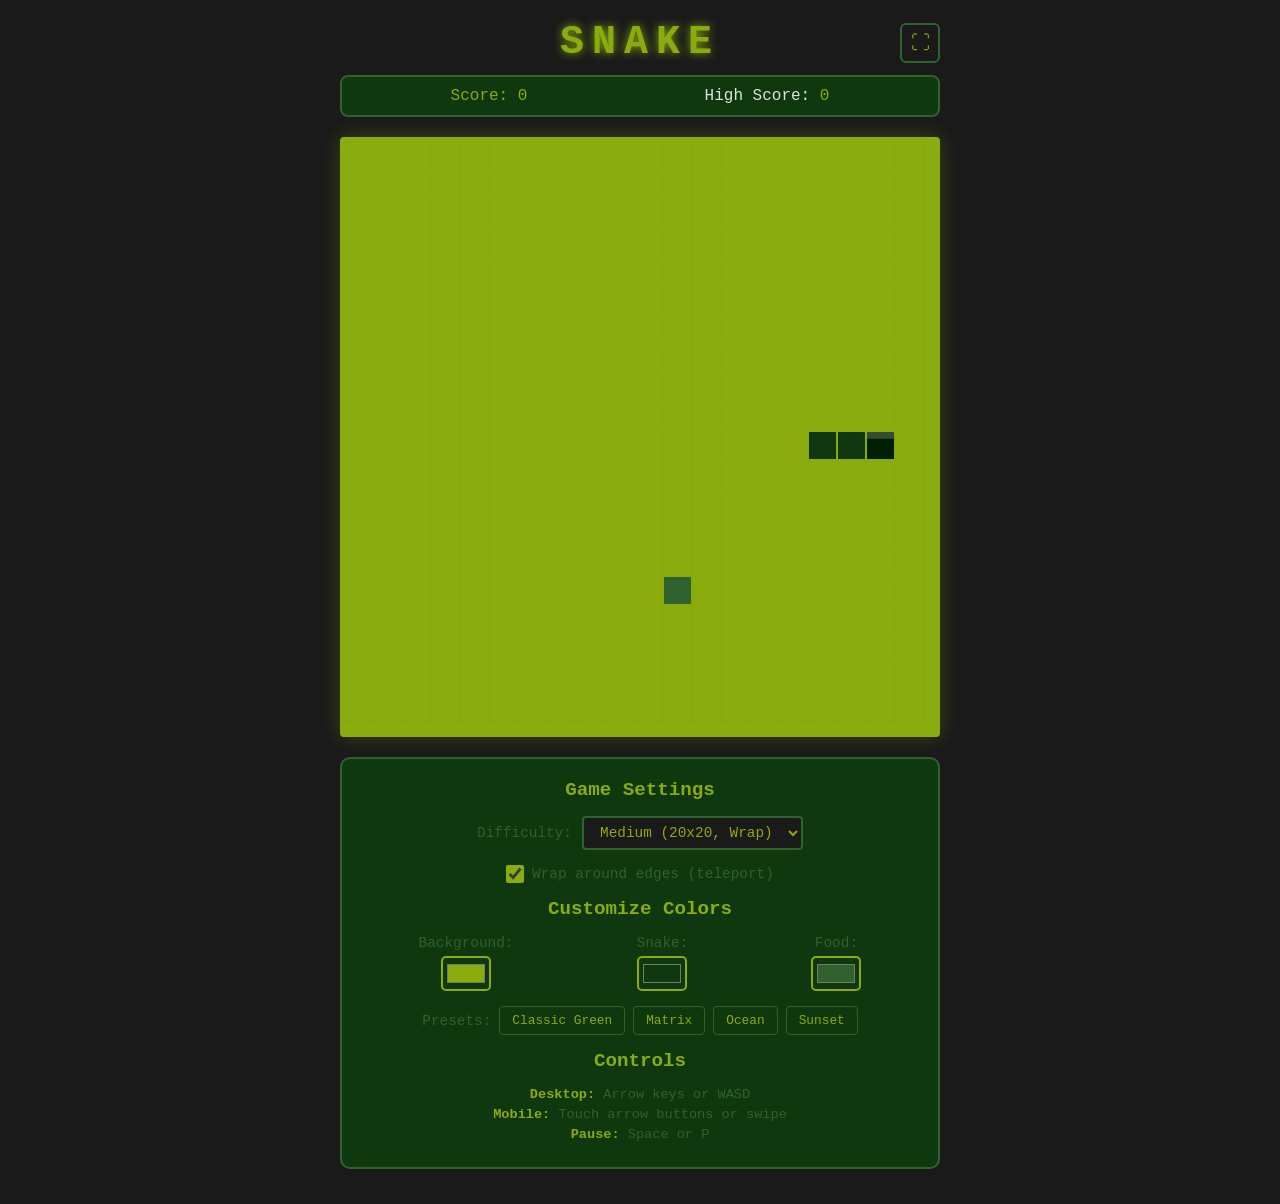
==== index.html @ 21deb0e3 "Add files via upload" ====
<!DOCTYPE html>
<html lang="en">
<head>
    <meta charset="UTF-8">
    <meta name="viewport" content="width=device-width, initial-scale=1.0, maximum-scale=1.0, user-scalable=no">
    <title>Snake Game - Nokia Classic</title>
    <meta name="theme-color" content="#8bac0f">
    <meta name="description" content="Classic Nokia-style Snake game with customizable colors, difficulty levels, and wrap mode">
    <link rel="manifest" href="manifest.json">
    <link rel="apple-touch-icon" href="icons/icon-192x192.png">
    <link rel="stylesheet" href="styles.css">
</head>
<body>
    <div class="container">
        <div class="header">
            <div class="header-top">
                <h1>SNAKE</h1>
                <button id="fullscreenBtn" class="fullscreen-btn">
                    <span class="fullscreen-icon">⛶</span>
                </button>
            </div>
            <div class="score-display">
                <span>Score: <span id="score">0</span></span>
                <span>High Score: <span id="highScore">0</span></span>
            </div>
        </div>

        <div class="game-area">
            <canvas id="gameCanvas" width="600" height="600"></canvas>

            <div id="gameOver" class="game-over hidden">
                <h2>GAME OVER</h2>
                <p>Final Score: <span id="finalScore">0</span></p>
                <button id="restartBtn">PLAY AGAIN</button>
            </div>
        </div>

        <div class="controls-panel">
            <h3>Game Settings</h3>

            <div class="difficulty-section">
                <label>Difficulty:</label>
                <select id="difficulty">
                    <option value="easy">Easy (15x15, Wrap)</option>
                    <option value="medium" selected>Medium (20x20, Wrap)</option>
                    <option value="hard">Hard (10x10, Wall)</option>
                </select>
            </div>

            <div class="boundary-section">
                <label class="toggle-label">
                    <input type="checkbox" id="wrapToggle" checked>
                    <span>Wrap around edges (teleport)</span>
                </label>
            </div>

            <h3>Customize Colors</h3>
            <div class="color-controls">
                <label>
                    Background:
                    <input type="color" id="bgColorPicker" value="#8bac0f">
                </label>
                <label>
                    Snake:
                    <input type="color" id="snakeColorPicker" value="#0f380f">
                </label>
                <label>
                    Food:
                    <input type="color" id="foodColorPicker" value="#306230">
                </label>
            </div>

            <div class="preset-colors">
                <span class="preset-label">Presets:</span>
                <button class="preset-btn" data-bg="#8bac0f" data-snake="#0f380f" data-food="#306230">Classic Green</button>
                <button class="preset-btn" data-bg="#000000" data-snake="#00ff00" data-food="#ff0000">Matrix</button>
                <button class="preset-btn" data-bg="#1a1a2e" data-snake="#00d4ff" data-food="#ff6b6b">Ocean</button>
                <button class="preset-btn" data-bg="#2d2d2d" data-snake="#ffd93d" data-food="#ff6b6b">Sunset</button>
            </div>

            <div class="instructions">
                <h3>Controls</h3>
                <p><strong>Desktop:</strong> Arrow keys or WASD</p>
                <p><strong>Mobile:</strong> Touch arrow buttons or swipe</p>
                <p><strong>Pause:</strong> Space or P</p>
            </div>
        </div>

        <div class="mobile-controls" id="mobileControls">
            <button class="arrow-btn" data-direction="up">▲</button>
            <div class="horizontal-btns">
                <button class="arrow-btn" data-direction="left">◀</button>
                <button class="arrow-btn" data-direction="down">▼</button>
                <button class="arrow-btn" data-direction="right">▶</button>
            </div>
        </div>
    </div>

    <script>
        // Register Service Worker for PWA
        if ('serviceWorker' in navigator) {
            window.addEventListener('load', () => {
                navigator.serviceWorker.register('./sw.js')
                    .then((registration) => {
                        console.log('[Service Worker] Registered:', registration.scope);
                    })
                    .catch((error) => {
                        console.log('[Service Worker] Registration failed:', error);
                    });
            });
        }
    </script>

    <script src="game.js"></script>
</body>
</html>
---- styles.css ----
* {
    margin: 0;
    padding: 0;
    box-sizing: border-box;
}

body {
    font-family: 'Courier New', monospace;
    background-color: #1a1a1a;
    color: #e0e0e0;
    display: flex;
    justify-content: center;
    align-items: center;
    min-height: 100vh;
    padding: 20px;
    user-select: none;
    -webkit-user-select: none;
    margin: 0;
}

.container {
    max-width: 600px;
    width: 100%;
}

.header {
    margin-bottom: 20px;
}

.header-top {
    display: flex;
    justify-content: center;
    align-items: center;
    gap: 15px;
    margin-bottom: 10px;
    position: relative;
}

.header h1 {
    font-size: 2.5rem;
    color: #8bac0f;
    letter-spacing: 8px;
    text-shadow: 0 0 10px #8bac0f;
    margin: 0;
}

.fullscreen-btn {
    position: absolute;
    right: 0;
    background: transparent;
    border: 2px solid #306230;
    color: #8bac0f;
    width: 40px;
    height: 40px;
    border-radius: 6px;
    cursor: pointer;
    font-size: 1.2rem;
    transition: all 0.2s;
    display: flex;
    justify-content: center;
    align-items: center;
    line-height: 1;
}

.fullscreen-btn:hover {
    background: rgba(139, 172, 15, 0.2);
    border-color: #8bac0f;
    transform: scale(1.1);
}

.fullscreen-btn:active {
    transform: scale(0.95);
}

.score-display {
    display: flex;
    justify-content: space-around;
    background: #0f380f;
    padding: 10px 20px;
    border-radius: 8px;
    border: 2px solid #306230;
    font-size: 1rem;
}

.score-display span:first-child {
    color: #8bac0f;
}

.game-area {
    position: relative;
    display: flex;
    justify-content: center;
    margin-bottom: 20px;
}

#gameCanvas {
    border: 4px solid #8bac0f;
    border-radius: 4px;
    background-color: #8bac0f;
    box-shadow: 0 0 20px rgba(139, 172, 15, 0.3);
    display: block;
    width: 600px;
    height: 600px;
}

.game-over {
    position: absolute;
    top: 50%;
    left: 50%;
    transform: translate(-50%, -50%);
    background: rgba(15, 56, 15, 0.95);
    padding: 30px 40px;
    border-radius: 10px;
    border: 3px solid #8bac0f;
    text-align: center;
    z-index: 10;
}

.game-over.hidden {
    display: none;
}

.game-over h2 {
    color: #8bac0f;
    font-size: 1.8rem;
    margin-bottom: 15px;
}

.game-over p {
    font-size: 1.2rem;
    margin-bottom: 20px;
    color: #306230;
}

#restartBtn {
    background: #8bac0f;
    color: #0f380f;
    border: none;
    padding: 12px 24px;
    font-size: 1rem;
    font-family: 'Courier New', monospace;
    font-weight: bold;
    cursor: pointer;
    border-radius: 5px;
    transition: all 0.2s;
}

#restartBtn:hover {
    background: #9bc71f;
    transform: scale(1.05);
}

#restartBtn:active {
    transform: scale(0.95);
}

.controls-panel {
    background: #0f380f;
    padding: 20px;
    border-radius: 10px;
    border: 2px solid #306230;
    margin-bottom: 15px;
}

.controls-panel h3 {
    color: #8bac0f;
    margin-bottom: 15px;
    text-align: center;
    font-size: 1.2rem;
}

.difficulty-section,
.boundary-section {
    display: flex;
    justify-content: center;
    align-items: center;
    gap: 10px;
    margin-bottom: 15px;
    flex-wrap: wrap;
}

.difficulty-section label {
    color: #306230;
    font-size: 0.9rem;
}

.difficulty-section select {
    background: #1a1a1a;
    color: #8bac0f;
    border: 2px solid #306230;
    padding: 6px 12px;
    font-family: 'Courier New', monospace;
    font-size: 0.9rem;
    border-radius: 4px;
    cursor: pointer;
}

.difficulty-section select:focus {
    outline: none;
    border-color: #8bac0f;
}

.toggle-label {
    display: flex !important;
    flex-direction: row !important;
    align-items: center;
    gap: 8px;
    cursor: pointer;
    color: #306230;
    font-size: 0.9rem;
}

.toggle-label input[type="checkbox"] {
    width: 18px;
    height: 18px;
    cursor: pointer;
    accent-color: #8bac0f;
}

.color-controls {
    display: flex;
    justify-content: space-around;
    flex-wrap: wrap;
    gap: 10px;
    margin-bottom: 15px;
}

.color-controls label {
    display: flex;
    flex-direction: column;
    align-items: center;
    gap: 5px;
    font-size: 0.9rem;
    color: #306230;
}

.color-controls input[type="color"] {
    width: 50px;
    height: 35px;
    border: 2px solid #8bac0f;
    border-radius: 5px;
    cursor: pointer;
    background: transparent;
    padding: 2px;
}

.preset-colors {
    display: flex;
    flex-wrap: wrap;
    gap: 8px;
    justify-content: center;
    align-items: center;
    margin-bottom: 15px;
}

.preset-label {
    color: #306230;
    font-size: 0.9rem;
}

.preset-btn {
    background: transparent;
    color: #8bac0f;
    border: 1px solid #306230;
    padding: 6px 12px;
    font-size: 0.8rem;
    font-family: 'Courier New', monospace;
    cursor: pointer;
    border-radius: 4px;
    transition: all 0.2s;
}

.preset-btn:hover {
    background: rgba(139, 172, 15, 0.2);
    border-color: #8bac0f;
}

.instructions {
    text-align: center;
    font-size: 0.85rem;
    color: #306230;
}

.instructions p {
    margin: 5px 0;
}

.instructions strong {
    color: #8bac0f;
}

.mobile-controls {
    display: none;
    flex-direction: column;
    align-items: center;
    gap: 5px;
    margin-top: 15px;
}

.horizontal-btns {
    display: flex;
    gap: 5px;
}

.arrow-btn {
    width: 60px;
    height: 50px;
    font-size: 1.5rem;
    background: #0f380f;
    color: #8bac0f;
    border: 2px solid #306230;
    border-radius: 8px;
    cursor: pointer;
    display: flex;
    justify-content: center;
    align-items: center;
    transition: all 0.1s;
}

.arrow-btn:active {
    background: #8bac0f;
    color: #0f380f;
    transform: scale(0.95);
}

@media (max-width: 500px) {
    .mobile-controls {
        display: flex;
    }

    #gameCanvas {
        width: 90vmin;
        height: 90vmin;
    }

    .header h1 {
        font-size: 1.8rem;
        letter-spacing: 4px;
    }

    .color-controls {
        justify-content: center;
    }

    .preset-colors {
        gap: 5px;
    }

    .preset-btn {
        padding: 5px 8px;
        font-size: 0.7rem;
    }
}

@media (hover: none) and (pointer: coarse) {
    .mobile-controls {
        display: flex;
    }
}

/* Fullscreen styles */
:fullscreen .container {
    max-width: 100%;
    display: flex;
    flex-direction: column;
    justify-content: center;
    align-items: center;
    height: 100vh;
    padding: 10px;
}

:fullscreen .header {
    width: 100%;
    max-width: 800px;
}

:fullscreen .header-top {
    width: 100%;
}

:fullscreen .header h1 {
    font-size: 3rem;
}

:fullscreen .game-area {
    flex: 1;
    display: flex;
    justify-content: center;
    align-items: center;
    width: 100%;
    max-height: calc(100vh - 200px);
}

:fullscreen #gameCanvas {
    max-width: 95vmin;
    max-height: 95vmin;
    width: 100%;
    height: auto;
    aspect-ratio: 1 / 1;
}

:fullscreen .controls-panel {
    max-width: 800px;
    width: 100%;
    max-height: 30vh;
    overflow-y: auto;
}

:fullscreen .mobile-controls {
    width: 100%;
    max-width: 300px;
}

/* Older vendor prefixes for broader compatibility */
:-webkit-full-screen .container {
    max-width: 100%;
    display: flex;
    flex-direction: column;
    justify-content: center;
    align-items: center;
    height: 100vh;
    padding: 10px;
}

:-webkit-full-screen .header {
    width: 100%;
    max-width: 800px;
}

:-webkit-full-screen .header-top {
    width: 100%;
}

:-webkit-full-screen .header h1 {
    font-size: 3rem;
}

:-webkit-full-screen .game-area {
    flex: 1;
    display: flex;
    justify-content: center;
    align-items: center;
    width: 100%;
    max-height: calc(100vh - 200px);
}

:-webkit-full-screen #gameCanvas {
    max-width: 95vmin;
    max-height: 95vmin;
    width: 100%;
    height: auto;
    aspect-ratio: 1 / 1;
}

:-webkit-full-screen .controls-panel {
    max-width: 800px;
    width: 100%;
    max-height: 30vh;
    overflow-y: auto;
}

:-webkit-full-screen .mobile-controls {
    width: 100%;
    max-width: 300px;
}
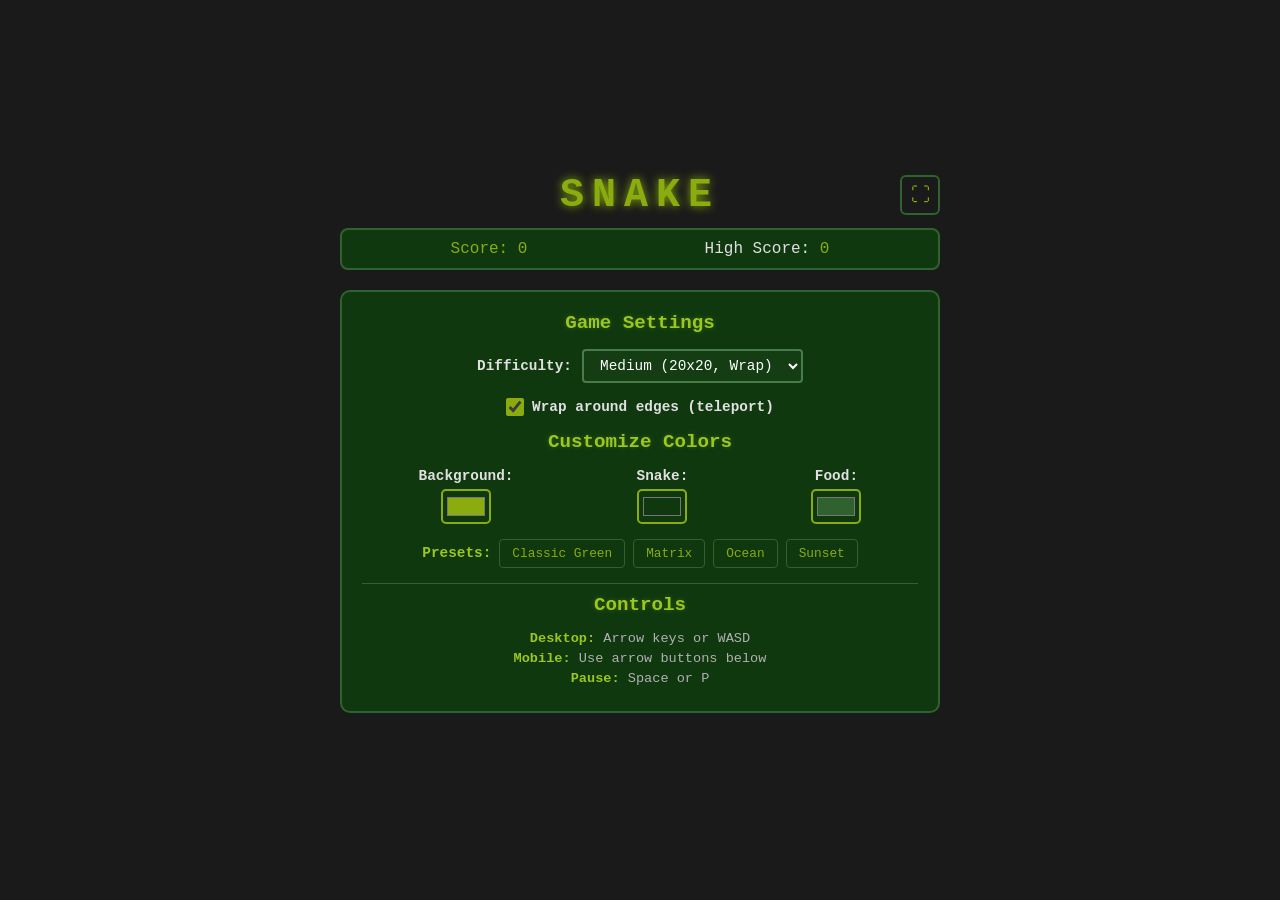
==== commit fcf76ca4: "Add files via upload" ====
--- a/index.html
+++ b/index.html
@@ -22,16 +22,6 @@
             <div class="score-display">
                 <span>Score: <span id="score">0</span></span>
                 <span>High Score: <span id="highScore">0</span></span>
-            </div>
-        </div>
-
-        <div class="game-area">
-            <canvas id="gameCanvas" width="600" height="600"></canvas>
-
-            <div id="gameOver" class="game-over hidden">
-                <h2>GAME OVER</h2>
-                <p>Final Score: <span id="finalScore">0</span></p>
-                <button id="restartBtn">PLAY AGAIN</button>
             </div>
         </div>
 
@@ -81,7 +71,7 @@
             <div class="instructions">
                 <h3>Controls</h3>
                 <p><strong>Desktop:</strong> Arrow keys or WASD</p>
-                <p><strong>Mobile:</strong> Touch arrow buttons or swipe</p>
+                <p><strong>Mobile:</strong> Use arrow buttons below</p>
                 <p><strong>Pause:</strong> Space or P</p>
             </div>
         </div>
--- a/styles.css
+++ b/styles.css
@@ -16,6 +16,8 @@
     user-select: none;
     -webkit-user-select: none;
     margin: 0;
+    overscroll-behavior: none; /* Prevent rubber-band scrolling */
+    -webkit-overscroll-behavior: none;
 }
 
 .container {
@@ -101,6 +103,9 @@
     display: block;
     width: 600px;
     height: 600px;
+    touch-action: none; /* Prevent scrolling/zooming on touch */
+    -webkit-user-select: none;
+    user-select: none;
 }
 
 .game-over {
@@ -129,7 +134,7 @@
 .game-over p {
     font-size: 1.2rem;
     margin-bottom: 20px;
-    color: #306230;
+    color: #e0e0e0;
 }
 
 #restartBtn {
@@ -163,10 +168,11 @@
 }
 
 .controls-panel h3 {
-    color: #8bac0f;
+    color: #9bc71f;
     margin-bottom: 15px;
     text-align: center;
     font-size: 1.2rem;
+    text-shadow: 0 0 5px rgba(155, 199, 31, 0.3);
 }
 
 .difficulty-section,
@@ -180,14 +186,15 @@
 }
 
 .difficulty-section label {
-    color: #306230;
+    color: #e0e0e0;
     font-size: 0.9rem;
+    font-weight: bold;
 }
 
 .difficulty-section select {
-    background: #1a1a1a;
-    color: #8bac0f;
-    border: 2px solid #306230;
+    background: #143d14;
+    color: #ffffff;
+    border: 2px solid #4a7c4a;
     padding: 6px 12px;
     font-family: 'Courier New', monospace;
     font-size: 0.9rem;
@@ -197,7 +204,12 @@
 
 .difficulty-section select:focus {
     outline: none;
-    border-color: #8bac0f;
+    border-color: #9bc71f;
+}
+
+.difficulty-section select option {
+    background: #0f380f;
+    color: #e0e0e0;
 }
 
 .toggle-label {
@@ -206,8 +218,9 @@
     align-items: center;
     gap: 8px;
     cursor: pointer;
-    color: #306230;
+    color: #e0e0e0;
     font-size: 0.9rem;
+    font-weight: bold;
 }
 
 .toggle-label input[type="checkbox"] {
@@ -231,7 +244,8 @@
     align-items: center;
     gap: 5px;
     font-size: 0.9rem;
-    color: #306230;
+    color: #e0e0e0;
+    font-weight: bold;
 }
 
 .color-controls input[type="color"] {
@@ -254,8 +268,9 @@
 }
 
 .preset-label {
-    color: #306230;
+    color: #9bc71f;
     font-size: 0.9rem;
+    font-weight: bold;
 }
 
 .preset-btn {
@@ -278,7 +293,10 @@
 .instructions {
     text-align: center;
     font-size: 0.85rem;
-    color: #306230;
+    color: #b0b0b0;
+    margin-top: 10px;
+    padding-top: 10px;
+    border-top: 1px solid #306230;
 }
 
 .instructions p {
@@ -286,41 +304,55 @@
 }
 
 .instructions strong {
-    color: #8bac0f;
+    color: #9bc71f;
+    font-weight: bold;
 }
 
 .mobile-controls {
     display: none;
     flex-direction: column;
     align-items: center;
-    gap: 5px;
+    gap: 8px;
     margin-top: 15px;
+    padding: 10px;
+    background: rgba(15, 56, 15, 0.5);
+    border-radius: 12px;
+    width: 100%;
 }
 
 .horizontal-btns {
     display: flex;
-    gap: 5px;
+    gap: 10px;
 }
 
 .arrow-btn {
-    width: 60px;
-    height: 50px;
-    font-size: 1.5rem;
-    background: #0f380f;
-    color: #8bac0f;
-    border: 2px solid #306230;
-    border-radius: 8px;
+    width: 70px;
+    height: 60px;
+    font-size: 1.8rem;
+    background: linear-gradient(145deg, #143d14, #0a2610);
+    color: #9bc71f;
+    border: 3px solid #4a7c4a;
+    border-radius: 12px;
     cursor: pointer;
     display: flex;
     justify-content: center;
     align-items: center;
     transition: all 0.1s;
+    box-shadow: 0 4px 6px rgba(0, 0, 0, 0.3);
+    -webkit-tap-highlight-color: transparent;
+    touch-action: manipulation;
+}
+
+.arrow-btn:hover {
+    background: linear-gradient(145deg, #1a4d1a, #0f3815);
+    border-color: #9bc71f;
 }
 
 .arrow-btn:active {
-    background: #8bac0f;
+    transform: scale(0.90);
+    background: #9bc71f;
     color: #0f380f;
-    transform: scale(0.95);
+    box-shadow: 0 2px 4px rgba(0, 0, 0, 0.2);
 }
 
 @media (max-width: 500px) {
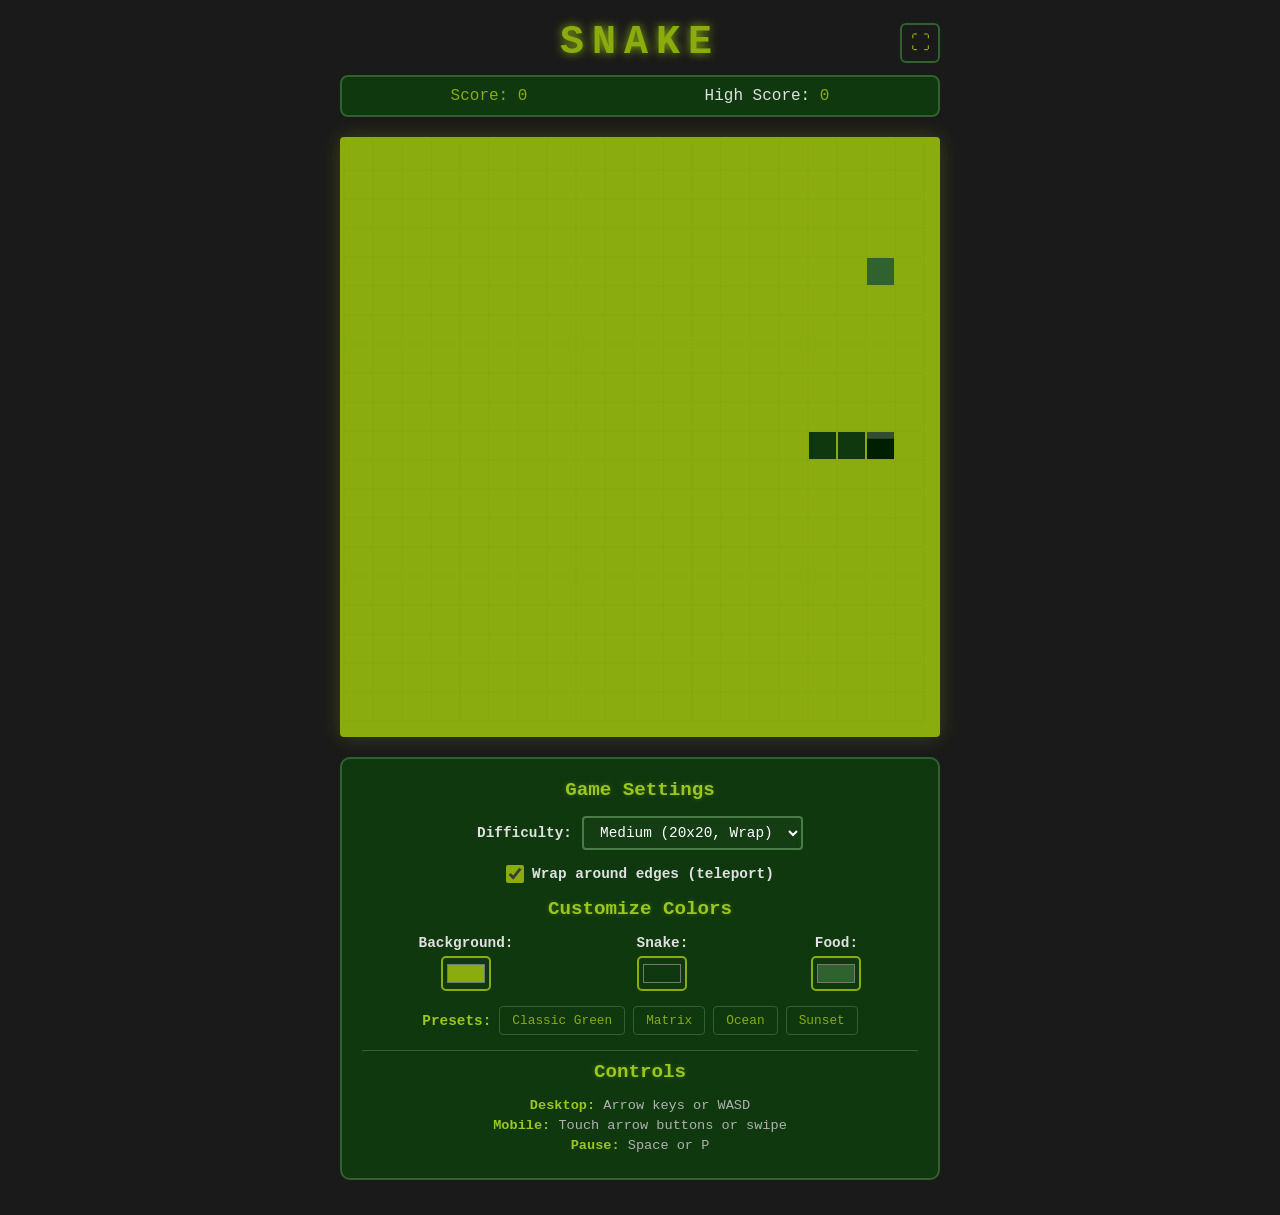
==== commit 8ca853ec: "Add files via upload" ====
--- a/index.html
+++ b/index.html
@@ -22,6 +22,16 @@
             <div class="score-display">
                 <span>Score: <span id="score">0</span></span>
                 <span>High Score: <span id="highScore">0</span></span>
+            </div>
+        </div>
+
+        <div class="game-area">
+            <canvas id="gameCanvas" width="600" height="600"></canvas>
+
+            <div id="gameOver" class="game-over hidden">
+                <h2>GAME OVER</h2>
+                <p>Final Score: <span id="finalScore">0</span></p>
+                <button id="restartBtn">PLAY AGAIN</button>
             </div>
         </div>
 
@@ -71,7 +81,7 @@
             <div class="instructions">
                 <h3>Controls</h3>
                 <p><strong>Desktop:</strong> Arrow keys or WASD</p>
-                <p><strong>Mobile:</strong> Use arrow buttons below</p>
+                <p><strong>Mobile:</strong> Touch arrow buttons or swipe</p>
                 <p><strong>Pause:</strong> Space or P</p>
             </div>
         </div>
--- a/styles.css
+++ b/styles.css
@@ -16,8 +16,6 @@
     user-select: none;
     -webkit-user-select: none;
     margin: 0;
-    overscroll-behavior: none; /* Prevent rubber-band scrolling */
-    -webkit-overscroll-behavior: none;
 }
 
 .container {
@@ -103,9 +101,6 @@
     display: block;
     width: 600px;
     height: 600px;
-    touch-action: none; /* Prevent scrolling/zooming on touch */
-    -webkit-user-select: none;
-    user-select: none;
 }
 
 .game-over {
@@ -312,47 +307,34 @@
     display: none;
     flex-direction: column;
     align-items: center;
-    gap: 8px;
+    gap: 5px;
     margin-top: 15px;
-    padding: 10px;
-    background: rgba(15, 56, 15, 0.5);
-    border-radius: 12px;
-    width: 100%;
 }
 
 .horizontal-btns {
     display: flex;
-    gap: 10px;
+    gap: 5px;
 }
 
 .arrow-btn {
-    width: 70px;
-    height: 60px;
-    font-size: 1.8rem;
-    background: linear-gradient(145deg, #143d14, #0a2610);
-    color: #9bc71f;
-    border: 3px solid #4a7c4a;
-    border-radius: 12px;
+    width: 60px;
+    height: 50px;
+    font-size: 1.5rem;
+    background: #0f380f;
+    color: #8bac0f;
+    border: 2px solid #306230;
+    border-radius: 8px;
     cursor: pointer;
     display: flex;
     justify-content: center;
     align-items: center;
     transition: all 0.1s;
-    box-shadow: 0 4px 6px rgba(0, 0, 0, 0.3);
-    -webkit-tap-highlight-color: transparent;
-    touch-action: manipulation;
-}
-
-.arrow-btn:hover {
-    background: linear-gradient(145deg, #1a4d1a, #0f3815);
-    border-color: #9bc71f;
 }
 
 .arrow-btn:active {
-    transform: scale(0.90);
-    background: #9bc71f;
+    background: #8bac0f;
     color: #0f380f;
-    box-shadow: 0 2px 4px rgba(0, 0, 0, 0.2);
+    transform: scale(0.95);
 }
 
 @media (max-width: 500px) {
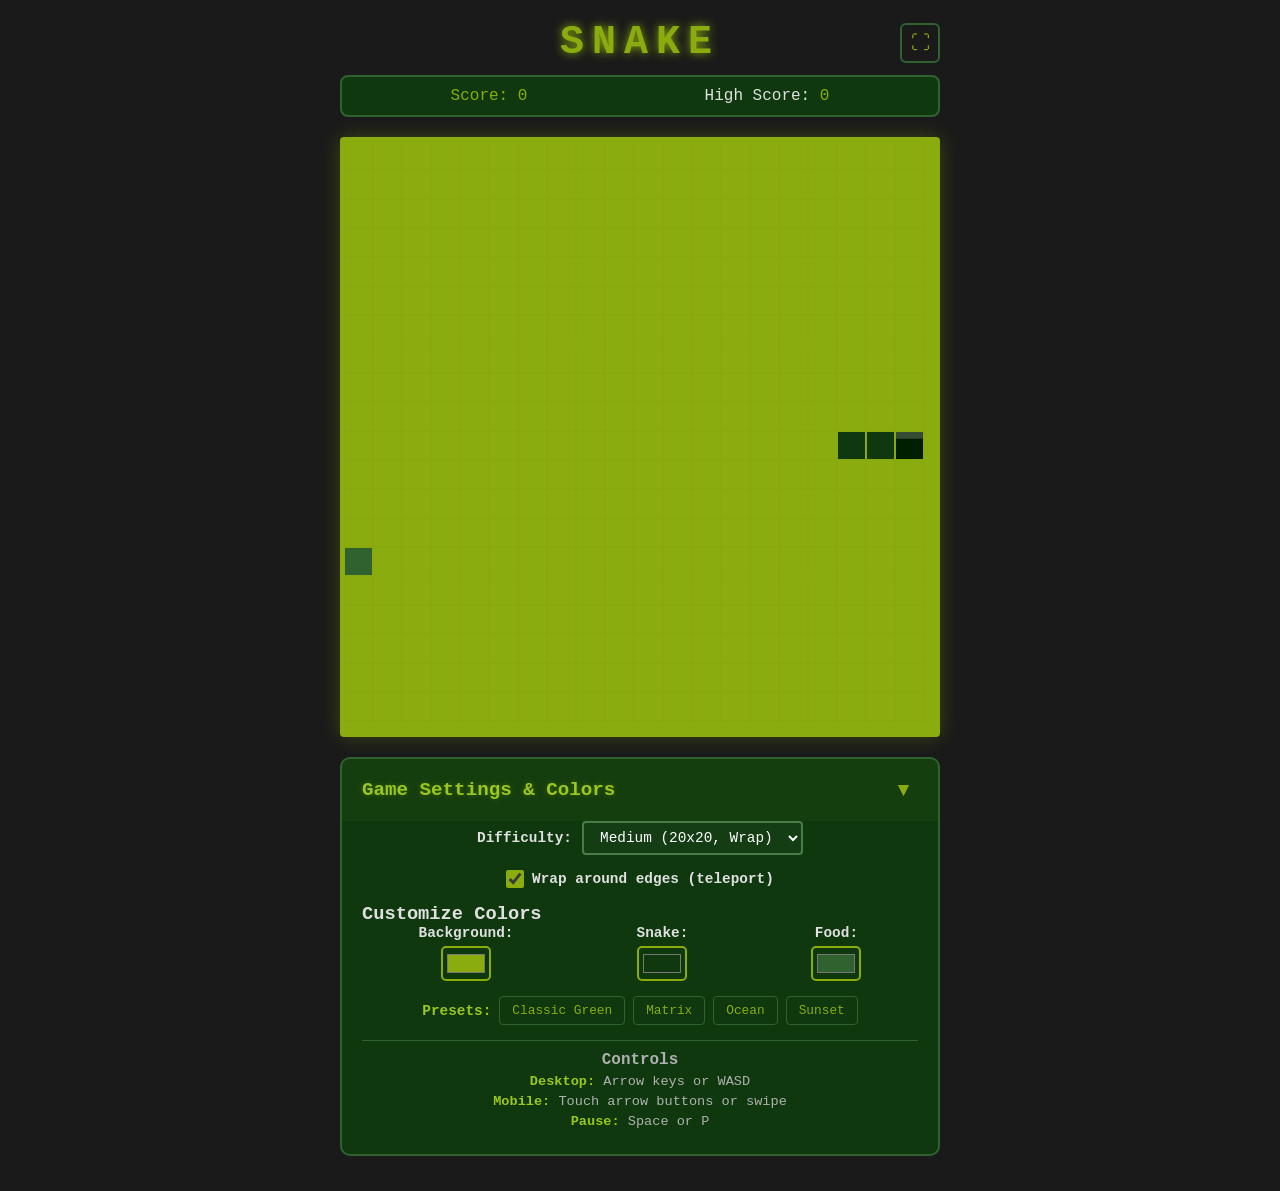
==== commit 604ae199: "Add files via upload" ====
--- a/index.html
+++ b/index.html
@@ -36,53 +36,57 @@
         </div>
 
         <div class="controls-panel">
-            <h3>Game Settings</h3>
+            <div class="panel-header" id="panelHeader">
+                <h3>Game Settings & Colors</h3>
+                <button class="collapse-btn" id="collapseBtn">▼</button>
+            </div>
+            <div class="panel-content" id="panelContent">
+                <div class="difficulty-section">
+                    <label>Difficulty:</label>
+                    <select id="difficulty">
+                        <option value="easy">Easy (15x15, Wrap)</option>
+                        <option value="medium" selected>Medium (20x20, Wrap)</option>
+                        <option value="hard">Hard (10x10, Wall)</option>
+                    </select>
+                </div>
 
-            <div class="difficulty-section">
-                <label>Difficulty:</label>
-                <select id="difficulty">
-                    <option value="easy">Easy (15x15, Wrap)</option>
-                    <option value="medium" selected>Medium (20x20, Wrap)</option>
-                    <option value="hard">Hard (10x10, Wall)</option>
-                </select>
-            </div>
+                <div class="boundary-section">
+                    <label class="toggle-label">
+                        <input type="checkbox" id="wrapToggle" checked>
+                        <span>Wrap around edges (teleport)</span>
+                    </label>
+                </div>
 
-            <div class="boundary-section">
-                <label class="toggle-label">
-                    <input type="checkbox" id="wrapToggle" checked>
-                    <span>Wrap around edges (teleport)</span>
-                </label>
-            </div>
+                <h3>Customize Colors</h3>
+                <div class="color-controls">
+                    <label>
+                        Background:
+                        <input type="color" id="bgColorPicker" value="#8bac0f">
+                    </label>
+                    <label>
+                        Snake:
+                        <input type="color" id="snakeColorPicker" value="#0f380f">
+                    </label>
+                    <label>
+                        Food:
+                        <input type="color" id="foodColorPicker" value="#306230">
+                    </label>
+                </div>
 
-            <h3>Customize Colors</h3>
-            <div class="color-controls">
-                <label>
-                    Background:
-                    <input type="color" id="bgColorPicker" value="#8bac0f">
-                </label>
-                <label>
-                    Snake:
-                    <input type="color" id="snakeColorPicker" value="#0f380f">
-                </label>
-                <label>
-                    Food:
-                    <input type="color" id="foodColorPicker" value="#306230">
-                </label>
-            </div>
+                <div class="preset-colors">
+                    <span class="preset-label">Presets:</span>
+                    <button class="preset-btn" data-bg="#8bac0f" data-snake="#0f380f" data-food="#306230">Classic Green</button>
+                    <button class="preset-btn" data-bg="#000000" data-snake="#00ff00" data-food="#ff0000">Matrix</button>
+                    <button class="preset-btn" data-bg="#1a1a2e" data-snake="#00d4ff" data-food="#ff6b6b">Ocean</button>
+                    <button class="preset-btn" data-bg="#2d2d2d" data-snake="#ffd93d" data-food="#ff6b6b">Sunset</button>
+                </div>
 
-            <div class="preset-colors">
-                <span class="preset-label">Presets:</span>
-                <button class="preset-btn" data-bg="#8bac0f" data-snake="#0f380f" data-food="#306230">Classic Green</button>
-                <button class="preset-btn" data-bg="#000000" data-snake="#00ff00" data-food="#ff0000">Matrix</button>
-                <button class="preset-btn" data-bg="#1a1a2e" data-snake="#00d4ff" data-food="#ff6b6b">Ocean</button>
-                <button class="preset-btn" data-bg="#2d2d2d" data-snake="#ffd93d" data-food="#ff6b6b">Sunset</button>
-            </div>
-
-            <div class="instructions">
-                <h3>Controls</h3>
-                <p><strong>Desktop:</strong> Arrow keys or WASD</p>
-                <p><strong>Mobile:</strong> Touch arrow buttons or swipe</p>
-                <p><strong>Pause:</strong> Space or P</p>
+                <div class="instructions">
+                    <h3>Controls</h3>
+                    <p><strong>Desktop:</strong> Arrow keys or WASD</p>
+                    <p><strong>Mobile:</strong> Touch arrow buttons or swipe</p>
+                    <p><strong>Pause:</strong> Space or P</p>
+                </div>
             </div>
         </div>
 
--- a/styles.css
+++ b/styles.css
@@ -156,18 +156,71 @@
 
 .controls-panel {
     background: #0f380f;
-    padding: 20px;
+    padding: 0;
     border-radius: 10px;
     border: 2px solid #306230;
     margin-bottom: 15px;
-}
-
-.controls-panel h3 {
+    overflow: hidden;
+    transition: all 0.3s ease;
+}
+
+.controls-panel.collapsed {
+    padding: 0;
+}
+
+.panel-header {
+    display: flex;
+    justify-content: space-between;
+    align-items: center;
+    padding: 15px 20px;
+    cursor: pointer;
+    user-select: none;
+    background: rgba(139, 172, 15, 0.05);
+    transition: background 0.2s ease;
+}
+
+.panel-header:hover {
+    background: rgba(139, 172, 15, 0.1);
+}
+
+.panel-header h3 {
     color: #9bc71f;
-    margin-bottom: 15px;
-    text-align: center;
+    margin: 0;
     font-size: 1.2rem;
     text-shadow: 0 0 5px rgba(155, 199, 31, 0.3);
+}
+
+.collapse-btn {
+    background: transparent;
+    border: none;
+    color: #8bac0f;
+    font-size: 1.2rem;
+    cursor: pointer;
+    padding: 5px;
+    transition: transform 0.3s ease;
+}
+
+.collapse-btn.expanded {
+    transform: rotate(0deg);
+}
+
+.collapse-btn.collapsed {
+    transform: rotate(-90deg);
+}
+
+.panel-content {
+    max-height: 1000px;
+    opacity: 1;
+    overflow: hidden;
+    transition: max-height 0.3s ease, opacity 0.3s ease, padding 0.3s ease;
+    padding: 0 20px 20px 20px;
+}
+
+.panel-content.hidden {
+    max-height: 0;
+    opacity: 0;
+    padding-top: 0;
+    padding-bottom: 0;
 }
 
 .difficulty-section,
@@ -416,6 +469,10 @@
 :fullscreen .controls-panel {
     max-width: 800px;
     width: 100%;
+    overflow: visible;
+}
+
+:fullscreen .panel-content {
     max-height: 30vh;
     overflow-y: auto;
 }
@@ -469,6 +526,10 @@
 :-webkit-full-screen .controls-panel {
     max-width: 800px;
     width: 100%;
+    overflow: visible;
+}
+
+:-webkit-full-screen .panel-content {
     max-height: 30vh;
     overflow-y: auto;
 }
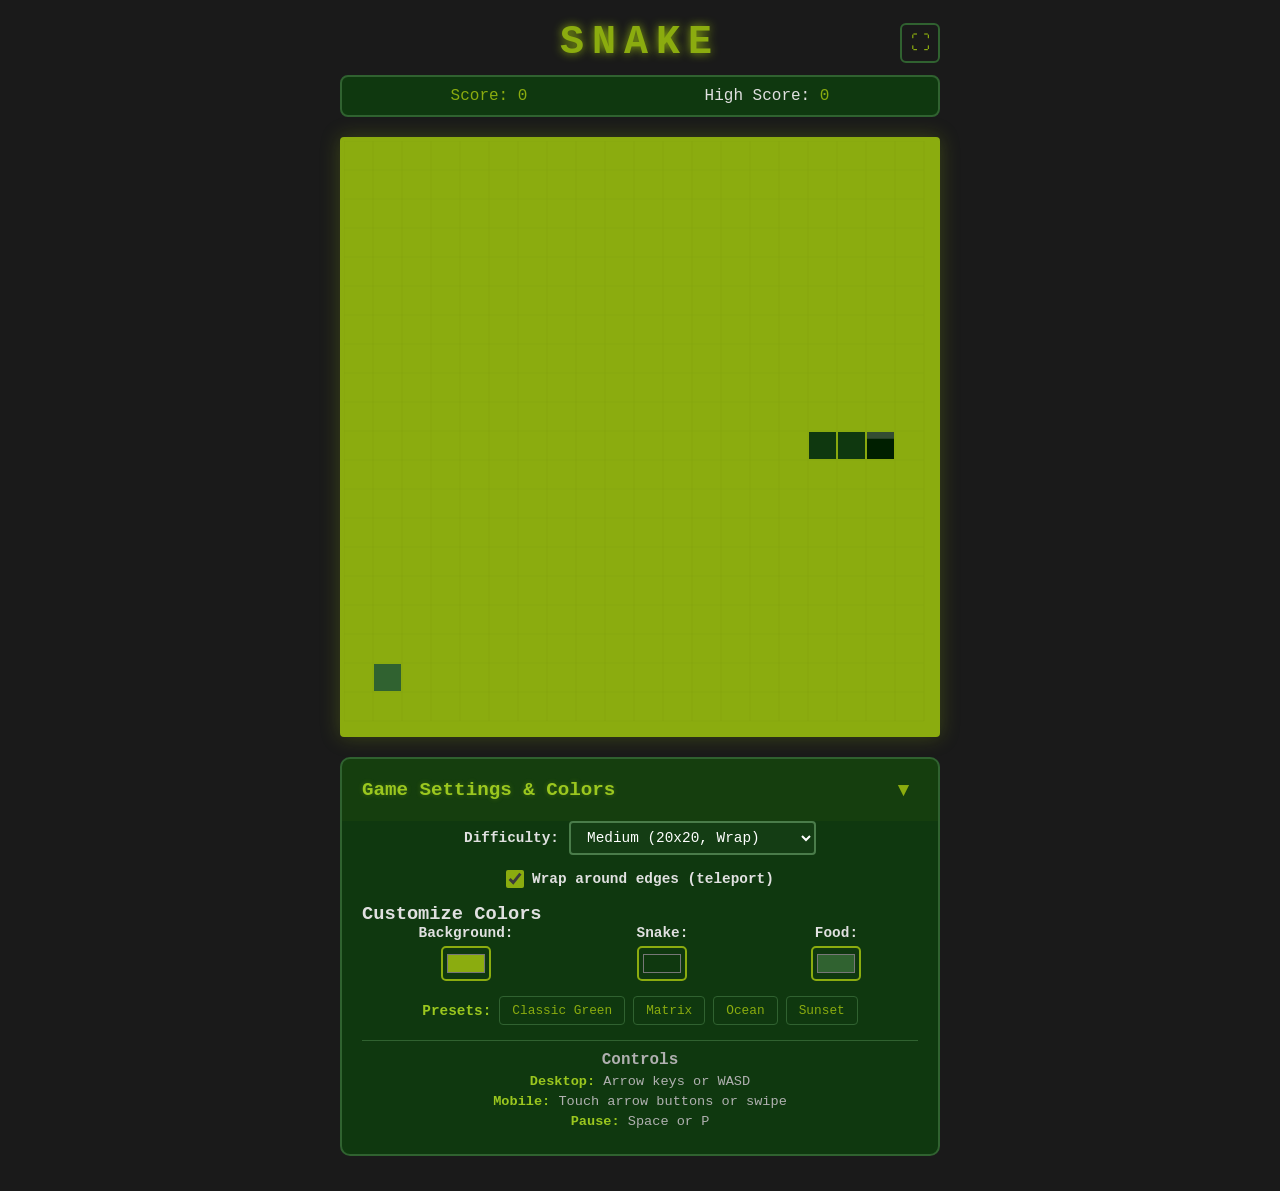
==== commit a03cb83a: "Add files via upload" ====
--- a/index.html
+++ b/index.html
@@ -44,9 +44,12 @@
                 <div class="difficulty-section">
                     <label>Difficulty:</label>
                     <select id="difficulty">
-                        <option value="easy">Easy (15x15, Wrap)</option>
+                        <option value="veryeasy">Very Easy (30x30, Wrap)</option>
+                        <option value="easy">Easy (25x25, Wrap)</option>
                         <option value="medium" selected>Medium (20x20, Wrap)</option>
                         <option value="hard">Hard (10x10, Wall)</option>
+                        <option value="veryhard">Very Hard (8x8, Wall)</option>
+                        <option value="extreme">Extreme (6x6, Wall)</option>
                     </select>
                 </div>
 
--- a/styles.css
+++ b/styles.css
@@ -382,6 +382,10 @@
     justify-content: center;
     align-items: center;
     transition: all 0.1s;
+    touch-action: manipulation; /* Prevents zoom on double-tap */
+    -webkit-tap-highlight-color: transparent; /* Removes tap highlight on iOS */
+    user-select: none;
+    -webkit-user-select: none;
 }
 
 .arrow-btn:active {
